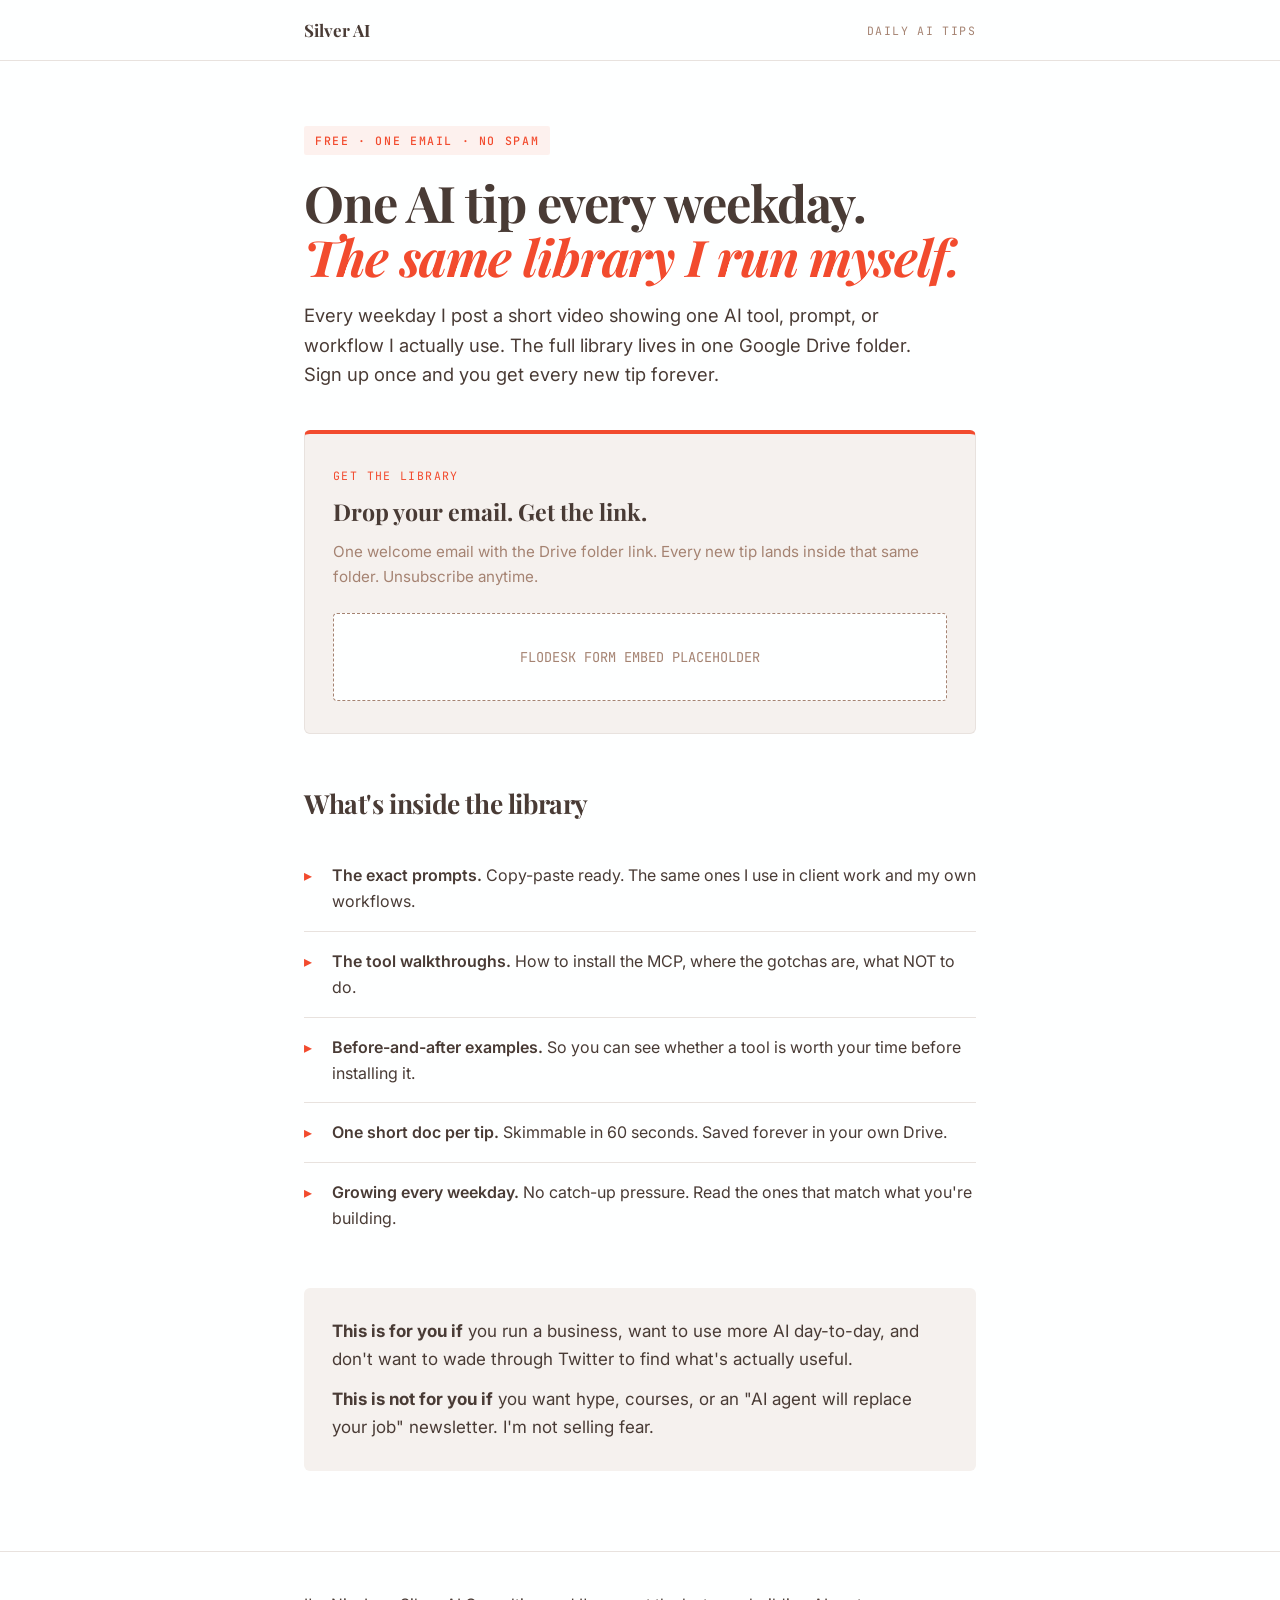
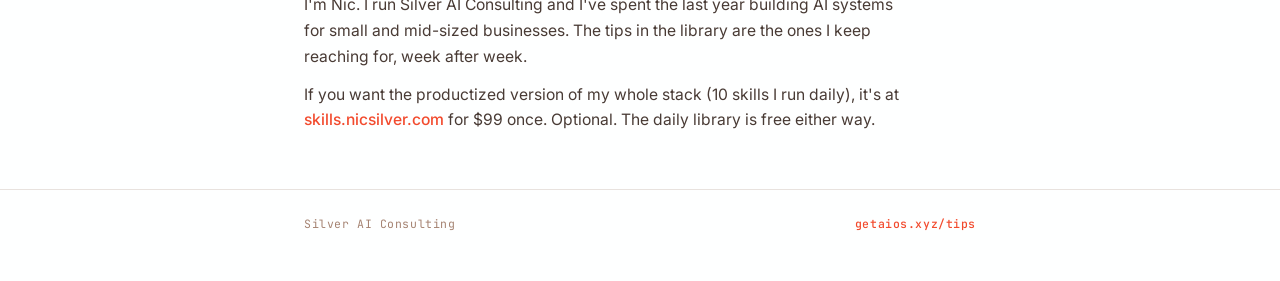
==== tips/index.html @ a488d7fe "Add daily AI tips library landing at /tips" ====
<!DOCTYPE html>
<html lang="en">
<head>
  <meta charset="UTF-8">
  <meta name="viewport" content="width=device-width, initial-scale=1.0">
  <title>Daily AI Tips Library | Silver AI Consulting</title>
  <meta name="description" content="One AI tip every weekday. Real prompts, real workflows, real tools I use myself. Free for as long as you want.">
  <meta property="og:title" content="Daily AI Tips Library">
  <meta property="og:description" content="One AI tip every weekday. Real prompts and workflows you can use today.">
  <meta property="og:type" content="website">
  <meta name="robots" content="index, follow">
  <link rel="preconnect" href="https://fonts.googleapis.com">
  <link rel="preconnect" href="https://fonts.gstatic.com" crossorigin>
  <link href="https://fonts.googleapis.com/css2?family=Playfair+Display:ital,wght@0,400;0,700;1,700&family=Inter:wght@400;500;600&family=JetBrains+Mono:wght@400;500&display=swap" rel="stylesheet">
  <style>
    *, *::before, *::after { box-sizing: border-box; margin: 0; padding: 0; }
    :root {
      --cream: #F5F1EE;
      --paper: #FEFFFF;
      --stone: #E8E2DE;
      --espresso: #493B35;
      --coral: #F24B2E;
      --coral-tint: rgba(242,75,46,0.08);
      --muted: #A58372;
      --gold: #C17817;
      --font-display: 'Playfair Display', Georgia, serif;
      --font-body: 'Inter', system-ui, sans-serif;
      --font-mono: 'JetBrains Mono', 'Courier New', monospace;
      --container: 720px;
    }
    html { font-size: 16px; scroll-behavior: smooth; }
    body {
      background: var(--paper);
      color: var(--espresso);
      font-family: var(--font-body);
      font-size: 1.0625rem;
      line-height: 1.65;
      -webkit-font-smoothing: antialiased;
    }
    .container { max-width: var(--container); margin-inline: auto; padding-inline: 1.5rem; }

    .site-header {
      background: var(--paper);
      border-bottom: 1px solid var(--stone);
    }
    .site-header .row {
      display: flex;
      align-items: center;
      justify-content: space-between;
      padding-block: 1rem;
    }
    .wordmark {
      font-family: var(--font-display);
      font-size: 1.0625rem;
      font-weight: 700;
      color: var(--espresso);
      text-decoration: none;
    }
    .tag {
      font-family: var(--font-mono);
      font-size: 0.72rem;
      color: var(--muted);
      letter-spacing: 0.12em;
      text-transform: uppercase;
    }

    .hero {
      padding-block: 4rem 2rem;
    }
    .eyebrow {
      font-family: var(--font-mono);
      font-size: 0.72rem;
      font-weight: 500;
      letter-spacing: 0.14em;
      text-transform: uppercase;
      color: var(--coral);
      display: inline-block;
      background: var(--coral-tint);
      padding: 0.3rem 0.7rem;
      border-radius: 2px;
      margin-bottom: 1.25rem;
    }
    h1 {
      font-family: var(--font-display);
      font-size: clamp(2.1rem, 4.5vw + 0.5rem, 3.15rem);
      font-weight: 700;
      line-height: 1.08;
      letter-spacing: -0.022em;
      color: var(--espresso);
      text-wrap: balance;
      margin-bottom: 1.1rem;
    }
    h1 em { color: var(--coral); font-style: italic; }
    .hero-sub {
      font-size: 1.15rem;
      color: var(--espresso);
      line-height: 1.6;
      max-width: 54ch;
    }

    .form-card {
      background: var(--cream);
      border: 1px solid var(--stone);
      border-radius: 6px;
      padding: 2rem 1.75rem;
      margin-top: 2.5rem;
      border-top: 4px solid var(--coral);
    }
    .form-card-eyebrow {
      font-family: var(--font-mono);
      font-size: 0.72rem;
      color: var(--coral);
      letter-spacing: 0.12em;
      text-transform: uppercase;
      display: block;
      margin-bottom: 0.5rem;
    }
    .form-card-headline {
      font-family: var(--font-display);
      font-size: 1.45rem;
      font-weight: 700;
      color: var(--espresso);
      margin-bottom: 0.5rem;
    }
    .form-card-sub {
      font-size: 0.95rem;
      color: var(--muted);
      margin-bottom: 1.5rem;
    }
    .flodesk-embed-placeholder {
      border: 1px dashed var(--muted);
      padding: 2rem;
      background: var(--paper);
      text-align: center;
      color: var(--muted);
      font-family: var(--font-mono);
      font-size: 0.85rem;
      border-radius: 4px;
    }

    h2 {
      font-family: var(--font-display);
      font-size: 1.65rem;
      font-weight: 700;
      color: var(--espresso);
      margin-top: 3rem;
      margin-bottom: 1.25rem;
      letter-spacing: -0.015em;
    }

    .whats-inside {
      list-style: none;
      padding: 0;
      margin: 0;
    }
    .whats-inside li {
      padding: 1rem 0 1rem 1.75rem;
      position: relative;
      border-bottom: 1px solid var(--stone);
      font-size: 1rem;
    }
    .whats-inside li::before {
      content: "▸";
      color: var(--coral);
      position: absolute;
      left: 0;
      top: 1rem;
      font-weight: 700;
    }
    .whats-inside li:last-child { border-bottom: none; }
    .whats-inside strong { color: var(--espresso); font-weight: 600; }

    .who {
      background: var(--cream);
      border-radius: 6px;
      padding: 1.85rem 1.75rem;
      margin-top: 2.5rem;
    }
    .who p + p { margin-top: 0.75rem; }

    .about {
      padding-block: 2.5rem 1.5rem;
      border-top: 1px solid var(--stone);
      margin-top: 3rem;
    }
    .about p {
      font-size: 0.98rem;
      color: var(--espresso);
      max-width: 60ch;
    }
    .about p + p { margin-top: 0.75rem; }
    .about a { color: var(--coral); text-decoration: none; font-weight: 500; }
    .about a:hover { text-decoration: underline; }

    .footer {
      padding-block: 1.5rem 3rem;
      border-top: 1px solid var(--stone);
      margin-top: 2rem;
      font-family: var(--font-mono);
      font-size: 0.72rem;
      color: var(--muted);
      letter-spacing: 0.05em;
      display: flex;
      justify-content: space-between;
      flex-wrap: wrap;
      gap: 0.5rem;
    }
    .footer a { color: var(--coral); text-decoration: none; }
    .footer .brand { color: var(--coral); font-weight: 500; }

    @media (max-width: 600px) {
      .hero { padding-block: 2.5rem 1.5rem; }
      h1 { font-size: 1.95rem; }
      .form-card { padding: 1.5rem 1.25rem; }
      .who { padding: 1.5rem 1.25rem; }
    }
  </style>
</head>
<body>
  <header class="site-header">
    <div class="container row">
      <a href="https://getaios.xyz" class="wordmark">Silver AI</a>
      <span class="tag">Daily AI Tips</span>
    </div>
  </header>

  <main>
    <section class="hero">
      <div class="container">
        <span class="eyebrow">FREE · ONE EMAIL · NO SPAM</span>
        <h1>One AI tip every weekday. <em>The same library I run myself.</em></h1>
        <p class="hero-sub">Every weekday I post a short video showing one AI tool, prompt, or workflow I actually use. The full library lives in one Google Drive folder. Sign up once and you get every new tip forever.</p>

        <div class="form-card">
          <span class="form-card-eyebrow">Get the library</span>
          <div class="form-card-headline">Drop your email. Get the link.</div>
          <div class="form-card-sub">One welcome email with the Drive folder link. Every new tip lands inside that same folder. Unsubscribe anytime.</div>
          <div class="flodesk-embed-placeholder">
            <!-- FLODESK FORM EMBED -->
            <!-- Replace this block with the Flodesk inline form embed for the "Daily AI Tips Library" signup form. -->
            FLODESK FORM EMBED PLACEHOLDER
          </div>
        </div>

        <h2>What's inside the library</h2>
        <ul class="whats-inside">
          <li><strong>The exact prompts.</strong> Copy-paste ready. The same ones I use in client work and my own workflows.</li>
          <li><strong>The tool walkthroughs.</strong> How to install the MCP, where the gotchas are, what NOT to do.</li>
          <li><strong>Before-and-after examples.</strong> So you can see whether a tool is worth your time before installing it.</li>
          <li><strong>One short doc per tip.</strong> Skimmable in 60 seconds. Saved forever in your own Drive.</li>
          <li><strong>Growing every weekday.</strong> No catch-up pressure. Read the ones that match what you're building.</li>
        </ul>

        <div class="who">
          <p><strong>This is for you if</strong> you run a business, want to use more AI day-to-day, and don't want to wade through Twitter to find what's actually useful.</p>
          <p><strong>This is not for you if</strong> you want hype, courses, or an "AI agent will replace your job" newsletter. I'm not selling fear.</p>
        </div>
      </div>
    </section>

    <section class="about">
      <div class="container">
        <p>I'm Nic. I run Silver AI Consulting and I've spent the last year building AI systems for small and mid-sized businesses. The tips in the library are the ones I keep reaching for, week after week.</p>
        <p>If you want the productized version of my whole stack (10 skills I run daily), it's at <a href="https://skills.nicsilver.com">skills.nicsilver.com</a> for $99 once. Optional. The daily library is free either way.</p>
      </div>
    </section>
  </main>

  <footer class="footer">
    <div class="container row" style="display:flex;justify-content:space-between;flex-wrap:wrap;gap:0.5rem;width:100%;max-width:720px;margin-inline:auto;">
      <span>Silver AI Consulting</span>
      <span class="brand">getaios.xyz/tips</span>
    </div>
  </footer>
</body>
</html>
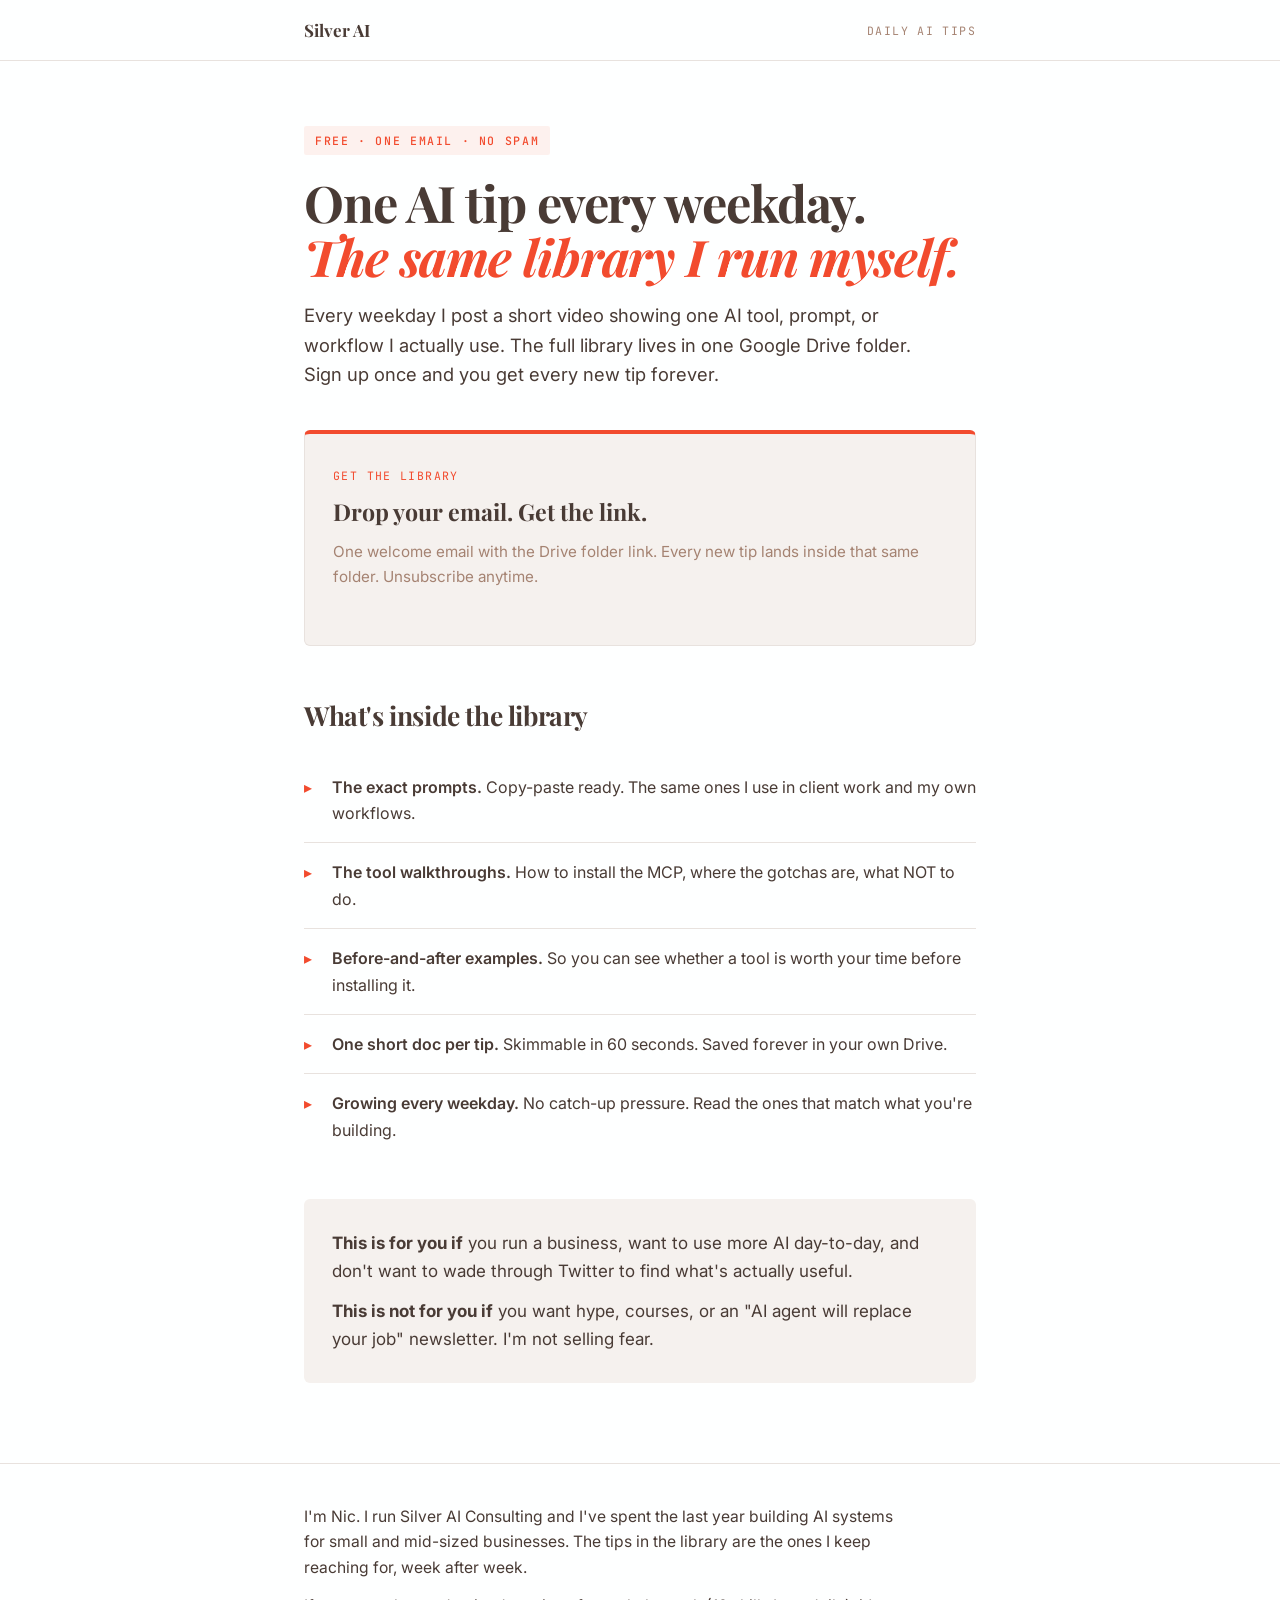
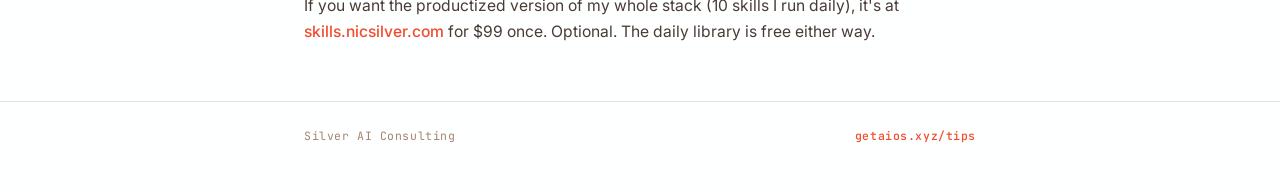
==== commit 29bbaed4: "Wire Flodesk inline form embed into /tips/ landing" ====
--- a/tips/index.html
+++ b/tips/index.html
@@ -235,11 +235,29 @@
           <span class="form-card-eyebrow">Get the library</span>
           <div class="form-card-headline">Drop your email. Get the link.</div>
           <div class="form-card-sub">One welcome email with the Drive folder link. Every new tip lands inside that same folder. Unsubscribe anytime.</div>
-          <div class="flodesk-embed-placeholder">
-            <!-- FLODESK FORM EMBED -->
-            <!-- Replace this block with the Flodesk inline form embed for the "Daily AI Tips Library" signup form. -->
-            FLODESK FORM EMBED PLACEHOLDER
-          </div>
+          <!-- Flodesk inline form: Daily AI Tips Library Signup (form id 6a0f3e392e5afde32a2e4120) -->
+          <div id="fd-form-6a0f3e392e5afde32a2e4120"></div>
+          <script>
+            (function(w, d, t, h, s, n) {
+              w.FlodeskObject = n;
+              var fn = function() { (w[n].q = w[n].q || []).push(arguments); };
+              w[n] = w[n] || fn;
+              var f = d.getElementsByTagName(t)[0];
+              var v = '?v=' + Math.floor(new Date().getTime() / (120 * 1000)) * 60;
+              var sm = d.createElement(t);
+              sm.async = true; sm.type = 'module';
+              sm.src = h + s + '.mjs' + v;
+              f.parentNode.insertBefore(sm, f);
+              var sn = d.createElement(t);
+              sn.async = true; sn.noModule = true;
+              sn.src = h + s + '.js' + v;
+              f.parentNode.insertBefore(sn, f);
+            })(window, document, 'script', 'https://assets.flodesk.com', '/universal', 'fd');
+            window.fd('form', {
+              formId: '6a0f3e392e5afde32a2e4120',
+              containerEl: '#fd-form-6a0f3e392e5afde32a2e4120'
+            });
+          </script>
         </div>
 
         <h2>What's inside the library</h2>
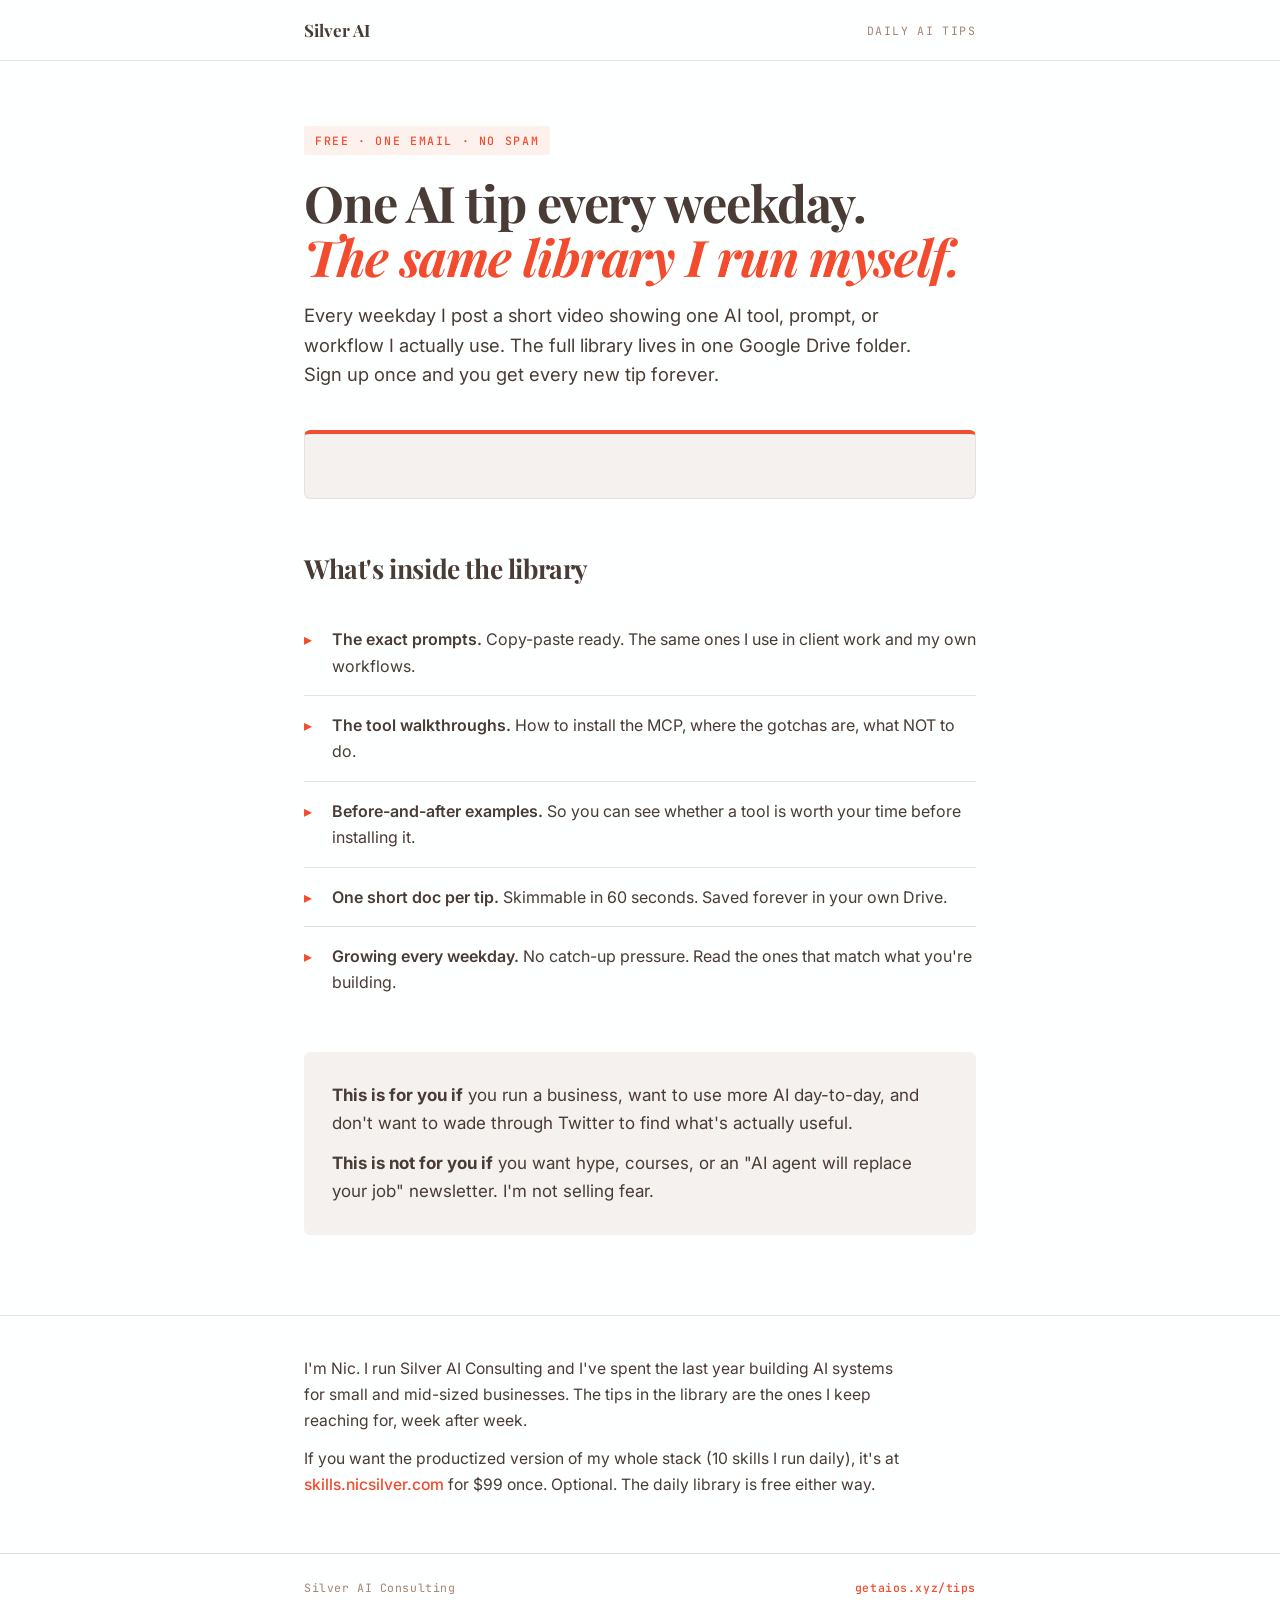
==== commit 51678325: "Strip duplicate copy from /tips/ form card (Flodesk has its own)" ====
--- a/tips/index.html
+++ b/tips/index.html
@@ -232,10 +232,8 @@
         <p class="hero-sub">Every weekday I post a short video showing one AI tool, prompt, or workflow I actually use. The full library lives in one Google Drive folder. Sign up once and you get every new tip forever.</p>
 
         <div class="form-card">
-          <span class="form-card-eyebrow">Get the library</span>
-          <div class="form-card-headline">Drop your email. Get the link.</div>
-          <div class="form-card-sub">One welcome email with the Drive folder link. Every new tip lands inside that same folder. Unsubscribe anytime.</div>
           <!-- Flodesk inline form: Daily AI Tips Library Signup (form id 6a0f3e392e5afde32a2e4120) -->
+          <!-- All headline + sub copy lives inside the Flodesk form itself; do not add page-side text here. -->
           <div id="fd-form-6a0f3e392e5afde32a2e4120"></div>
           <script>
             (function(w, d, t, h, s, n) {
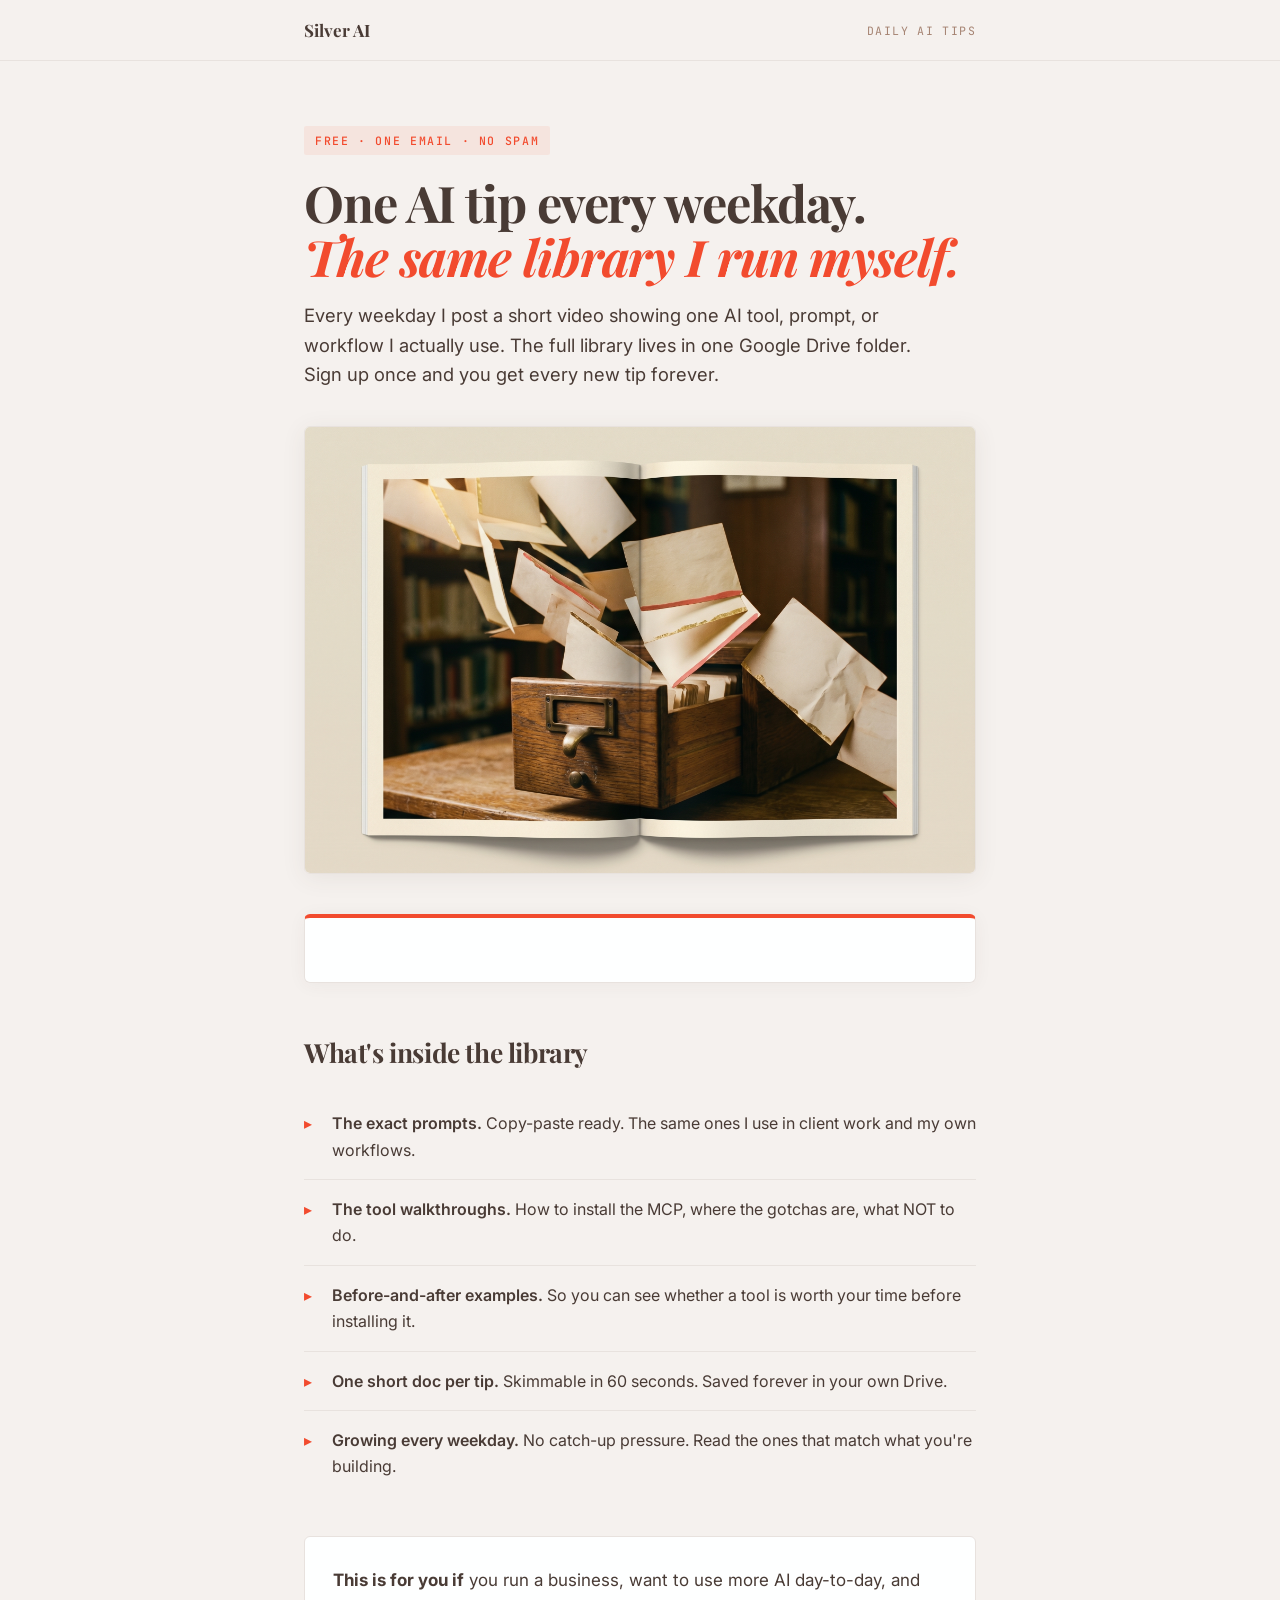
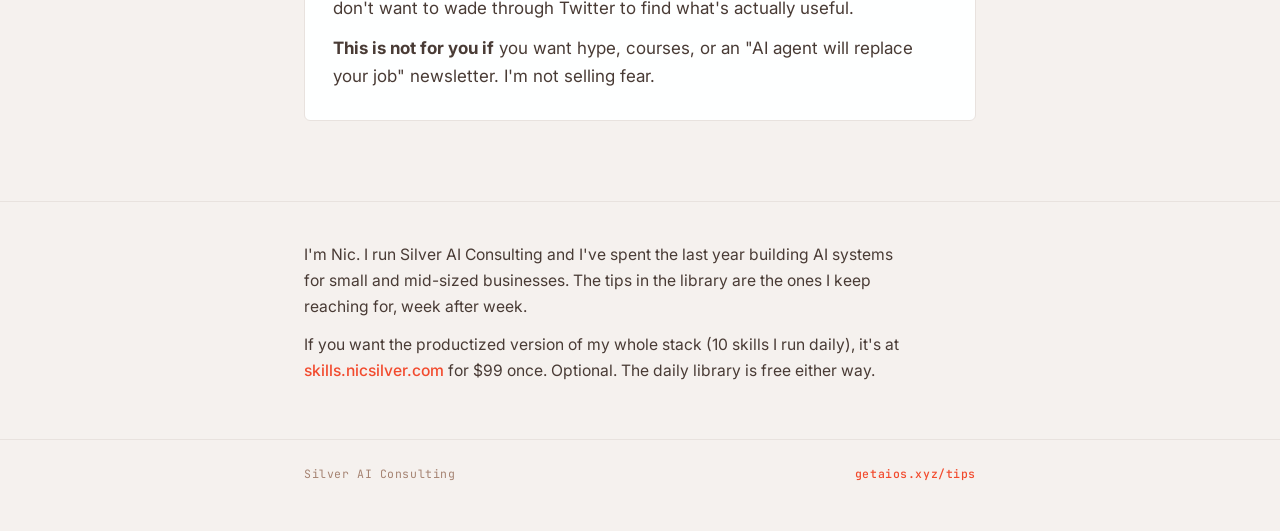
==== commit e05e8acd: "Tips landing: brand cream bg + branded hero image" ====
--- a/tips/index.html
+++ b/tips/index.html
@@ -30,7 +30,7 @@
     }
     html { font-size: 16px; scroll-behavior: smooth; }
     body {
-      background: var(--paper);
+      background: var(--cream);
       color: var(--espresso);
       font-family: var(--font-body);
       font-size: 1.0625rem;
@@ -40,8 +40,24 @@
     .container { max-width: var(--container); margin-inline: auto; padding-inline: 1.5rem; }
 
     .site-header {
+      background: var(--cream);
+      border-bottom: 1px solid var(--stone);
+    }
+
+    .hero-image {
+      margin-top: 2.25rem;
+      border-radius: 6px;
+      overflow: hidden;
+      border: 1px solid var(--stone);
+      box-shadow: 0 4px 24px rgba(73, 59, 53, 0.08);
+      aspect-ratio: 3 / 2;
       background: var(--paper);
-      border-bottom: 1px solid var(--stone);
+    }
+    .hero-image img {
+      width: 100%;
+      height: 100%;
+      object-fit: cover;
+      display: block;
     }
     .site-header .row {
       display: flex;
@@ -99,12 +115,13 @@
     }
 
     .form-card {
-      background: var(--cream);
+      background: var(--paper);
       border: 1px solid var(--stone);
       border-radius: 6px;
       padding: 2rem 1.75rem;
       margin-top: 2.5rem;
       border-top: 4px solid var(--coral);
+      box-shadow: 0 2px 18px rgba(73, 59, 53, 0.05);
     }
     .form-card-eyebrow {
       font-family: var(--font-mono);
@@ -171,7 +188,8 @@
     .whats-inside strong { color: var(--espresso); font-weight: 600; }
 
     .who {
-      background: var(--cream);
+      background: var(--paper);
+      border: 1px solid var(--stone);
       border-radius: 6px;
       padding: 1.85rem 1.75rem;
       margin-top: 2.5rem;
@@ -230,6 +248,10 @@
         <span class="eyebrow">FREE · ONE EMAIL · NO SPAM</span>
         <h1>One AI tip every weekday. <em>The same library I run myself.</em></h1>
         <p class="hero-sub">Every weekday I post a short video showing one AI tool, prompt, or workflow I actually use. The full library lives in one Google Drive folder. Sign up once and you get every new tip forever.</p>
+
+        <figure class="hero-image">
+          <img src="assets/hero-card-catalog.png" alt="A vintage library card catalog drawer slightly open, with floating index cards" loading="eager">
+        </figure>
 
         <div class="form-card">
           <!-- Flodesk inline form: Daily AI Tips Library Signup (form id 6a0f3e392e5afde32a2e4120) -->
